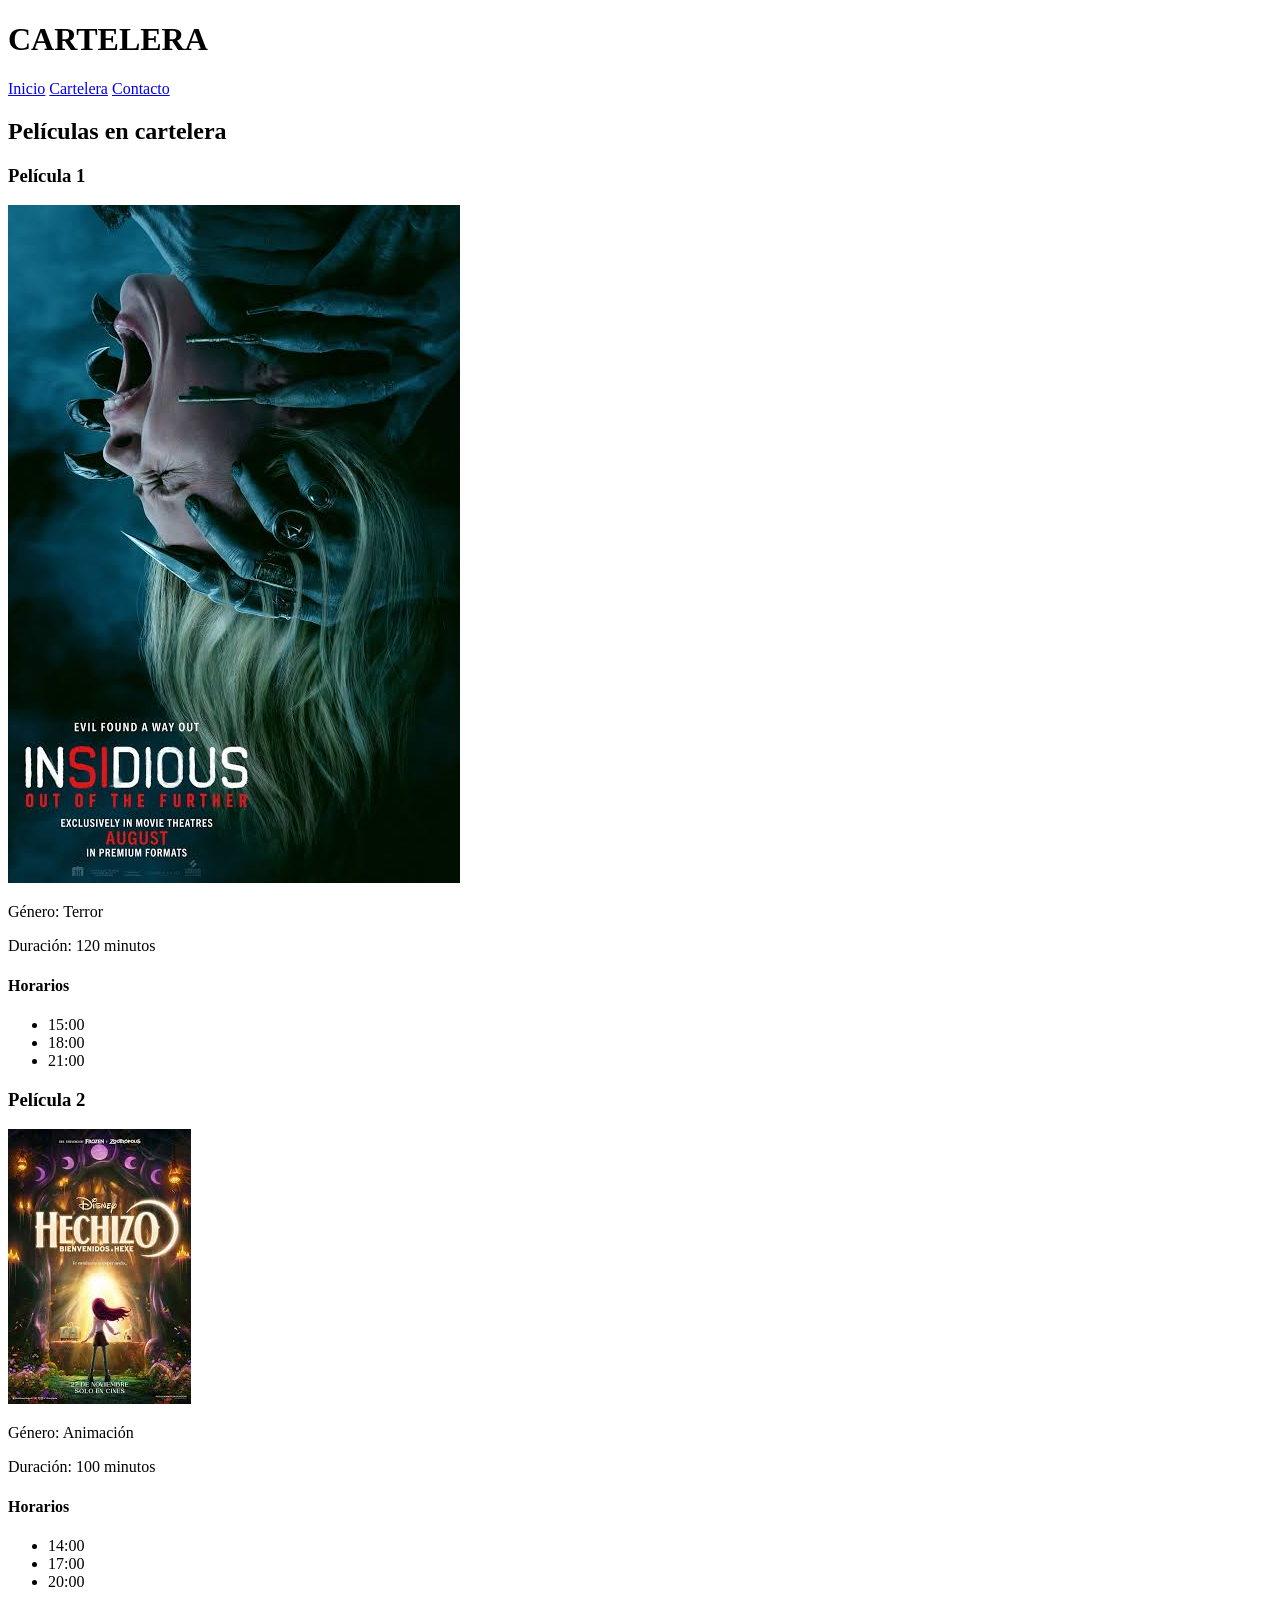
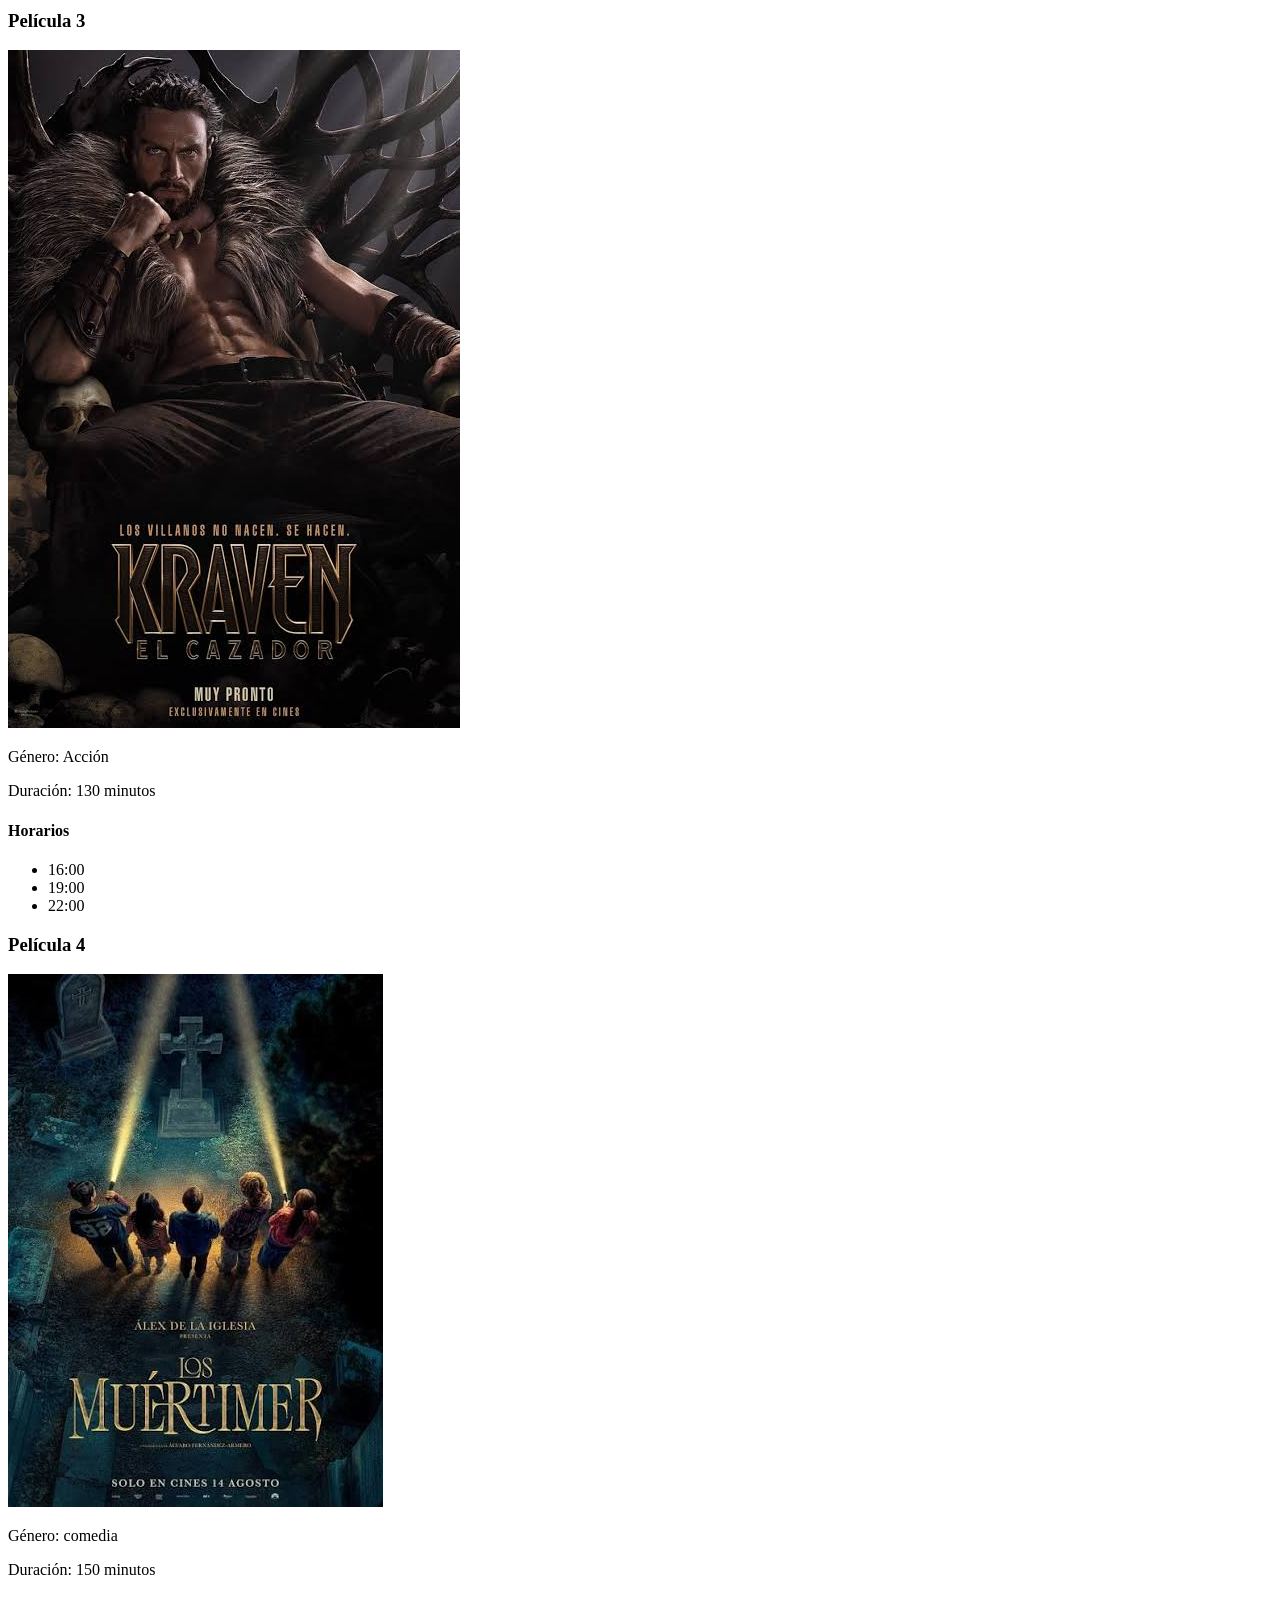
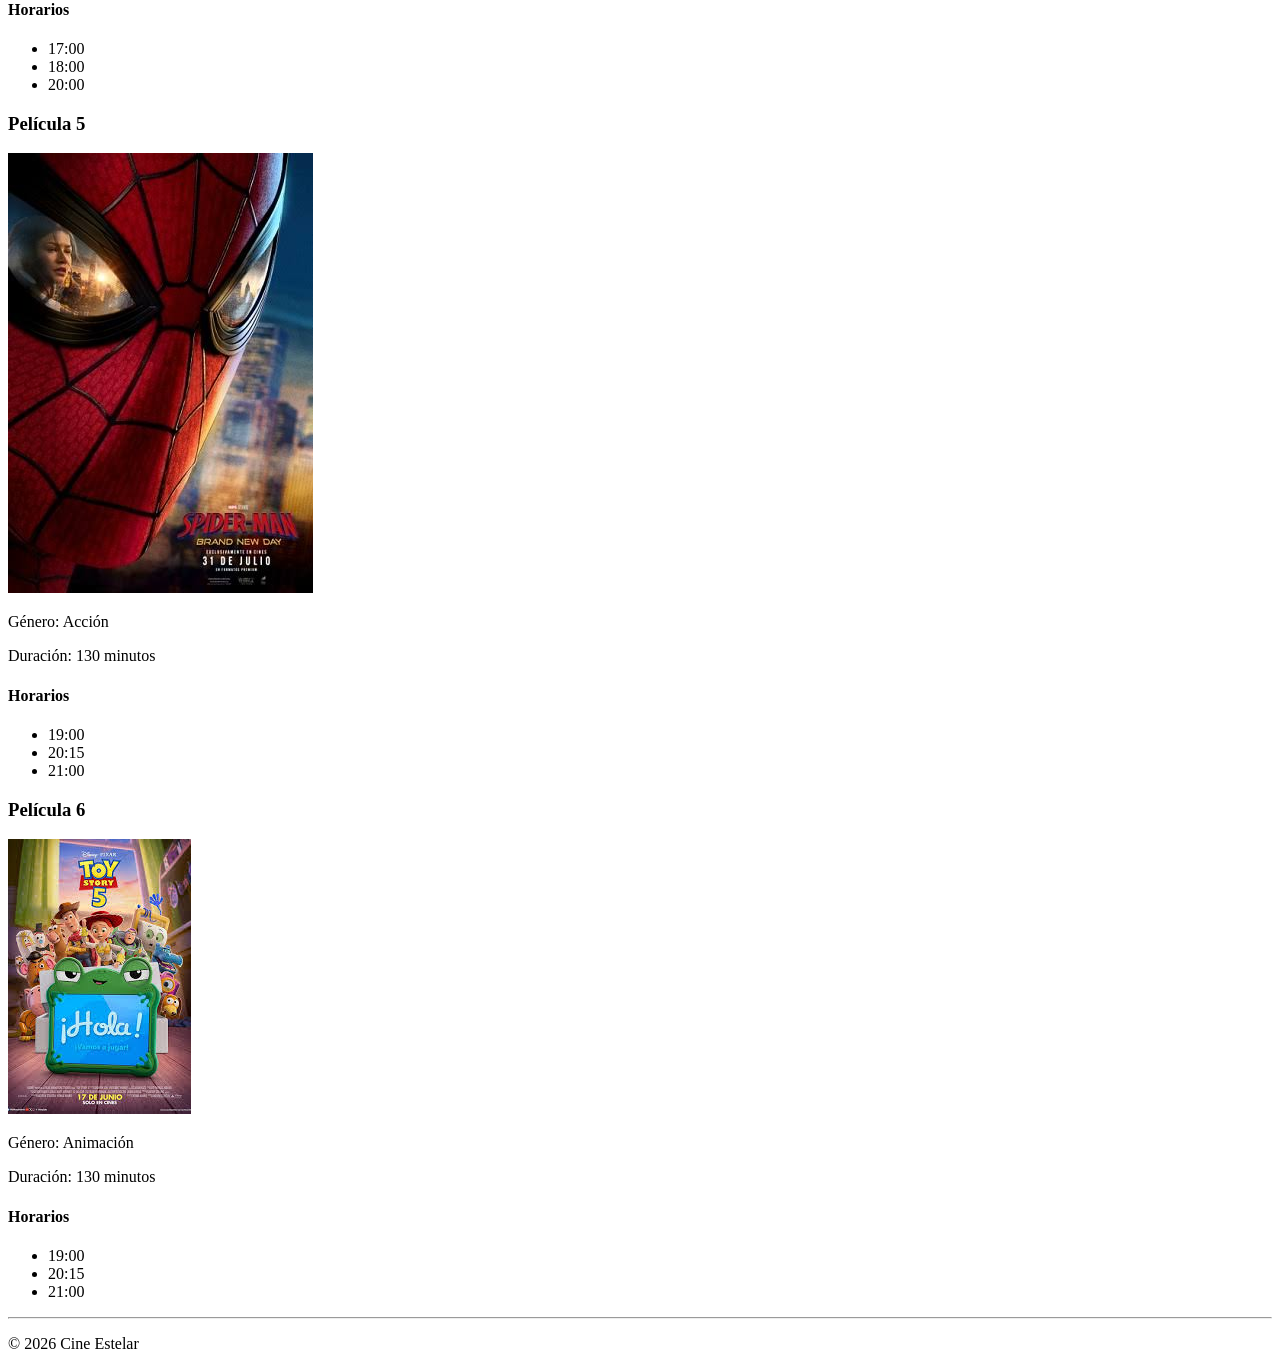
==== cartelera.html @ 431b7093 "Primer avance del proyecto cine" ====
<!DOCTYPE html>
<html lang="es">
<head>
    <meta charset="UTF-8">
    <meta name="viewport" content="width=device-width, initial-scale=1.0">
    <title>Cartelera</title>
</head>
<body>
    
    <header>
        <h1> CARTELERA </h1>
            <nav>
                <a href="index.html">Inicio</a>
                <a href="cartelera.html">Cartelera</a>
                <a href="contacto.html">Contacto</a>
            </nav>
    </header>

    <main>
        <section>
            <h2>Películas en cartelera</h2>
            <article>
                <h3>Película 1</h3>
                <img src="cine/insidious.jpg" alt="imagen de insidious">
                <p>Género: Terror </p>
                <p>Duración: 120 minutos</p>
                
                <h4>Horarios</h4>
                <ul>
                    <li>15:00</li>
                    <li>18:00</li>
                    <li>21:00</li>
                </ul>
            </article>

            <article>
                <h3>Película 2</h3>
                <img src="cine/hechizo.jpg" alt="imagen de hechizo">
                <p>Género: Animación </p>
                <p>Duración: 100 minutos</p>
                
                <h4>Horarios</h4>
                <ul>
                    <li>14:00</li>
                    <li>17:00</li>
                    <li>20:00</li>
                </ul>
            </article>

            <article>
                <h3>Película 3</h3>
                <img src="cine/kraven.jpg" alt="imagen de kraven">
                <p>Género: Acción </p>
                <p>Duración: 130 minutos</p>
                
                <h4>Horarios</h4>
                <ul>
                    <li>16:00</li>
                    <li>19:00</li>
                    <li>22:00</li>
                </ul>
            </article>

            <article>
                <h3>Película 4</h3>
                <img src="cine/los muertimer.jpg" alt="imagen de los muertimer">
                <p>Género: comedia </p>
                <p>Duración: 150 minutos</p>
                
                <h4>Horarios</h4>
                <ul>
                    <li>17:00</li>
                    <li>18:00</li>
                    <li>20:00</li>
                </ul>
            </article>

            <article>
                <h3>Película 5</h3>
                <img src="cine/spiderman.jpg" alt="imagen de spiderman">
                <p>Género: Acción </p>
                <p>Duración: 130 minutos</p>
                
                <h4>Horarios</h4>
                <ul>
                    <li>19:00</li>
                    <li>20:15</li>
                    <li>21:00</li>
                </ul>
            </article>

            <article>
                <h3>Película 6</h3>
                <img src="cine/toy store.jpg" alt="imagen de stoy store">
                <p>Género: Animación</p>
                <p>Duración: 130 minutos</p>
                
                <h4>Horarios</h4>
                <ul>
                    <li>19:00</li>
                    <li>20:15</li>
                    <li>21:00</li>
                </ul>
            </article>

        </section>
    </main>

    <hr>

    <footer>
        <p>&copy; 2026 Cine Estelar</p>
    </footer>
</body>
</html>
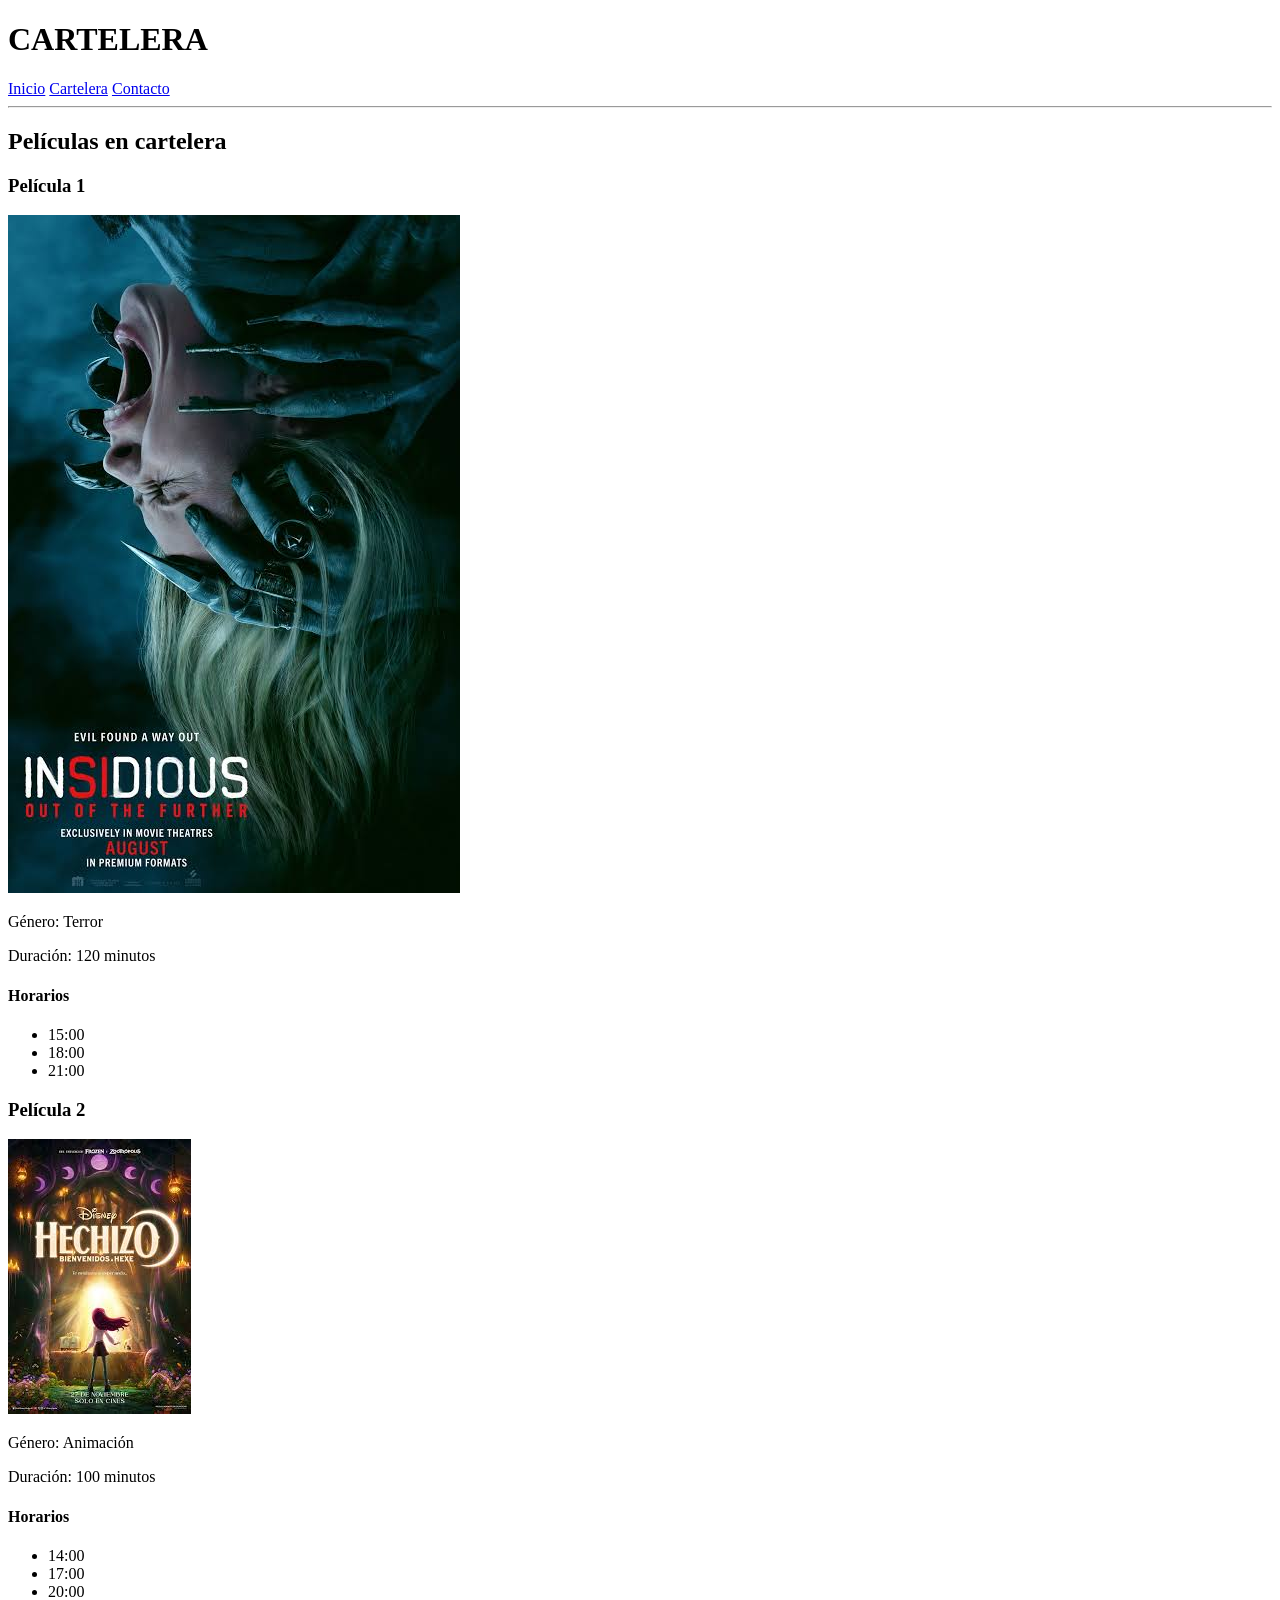
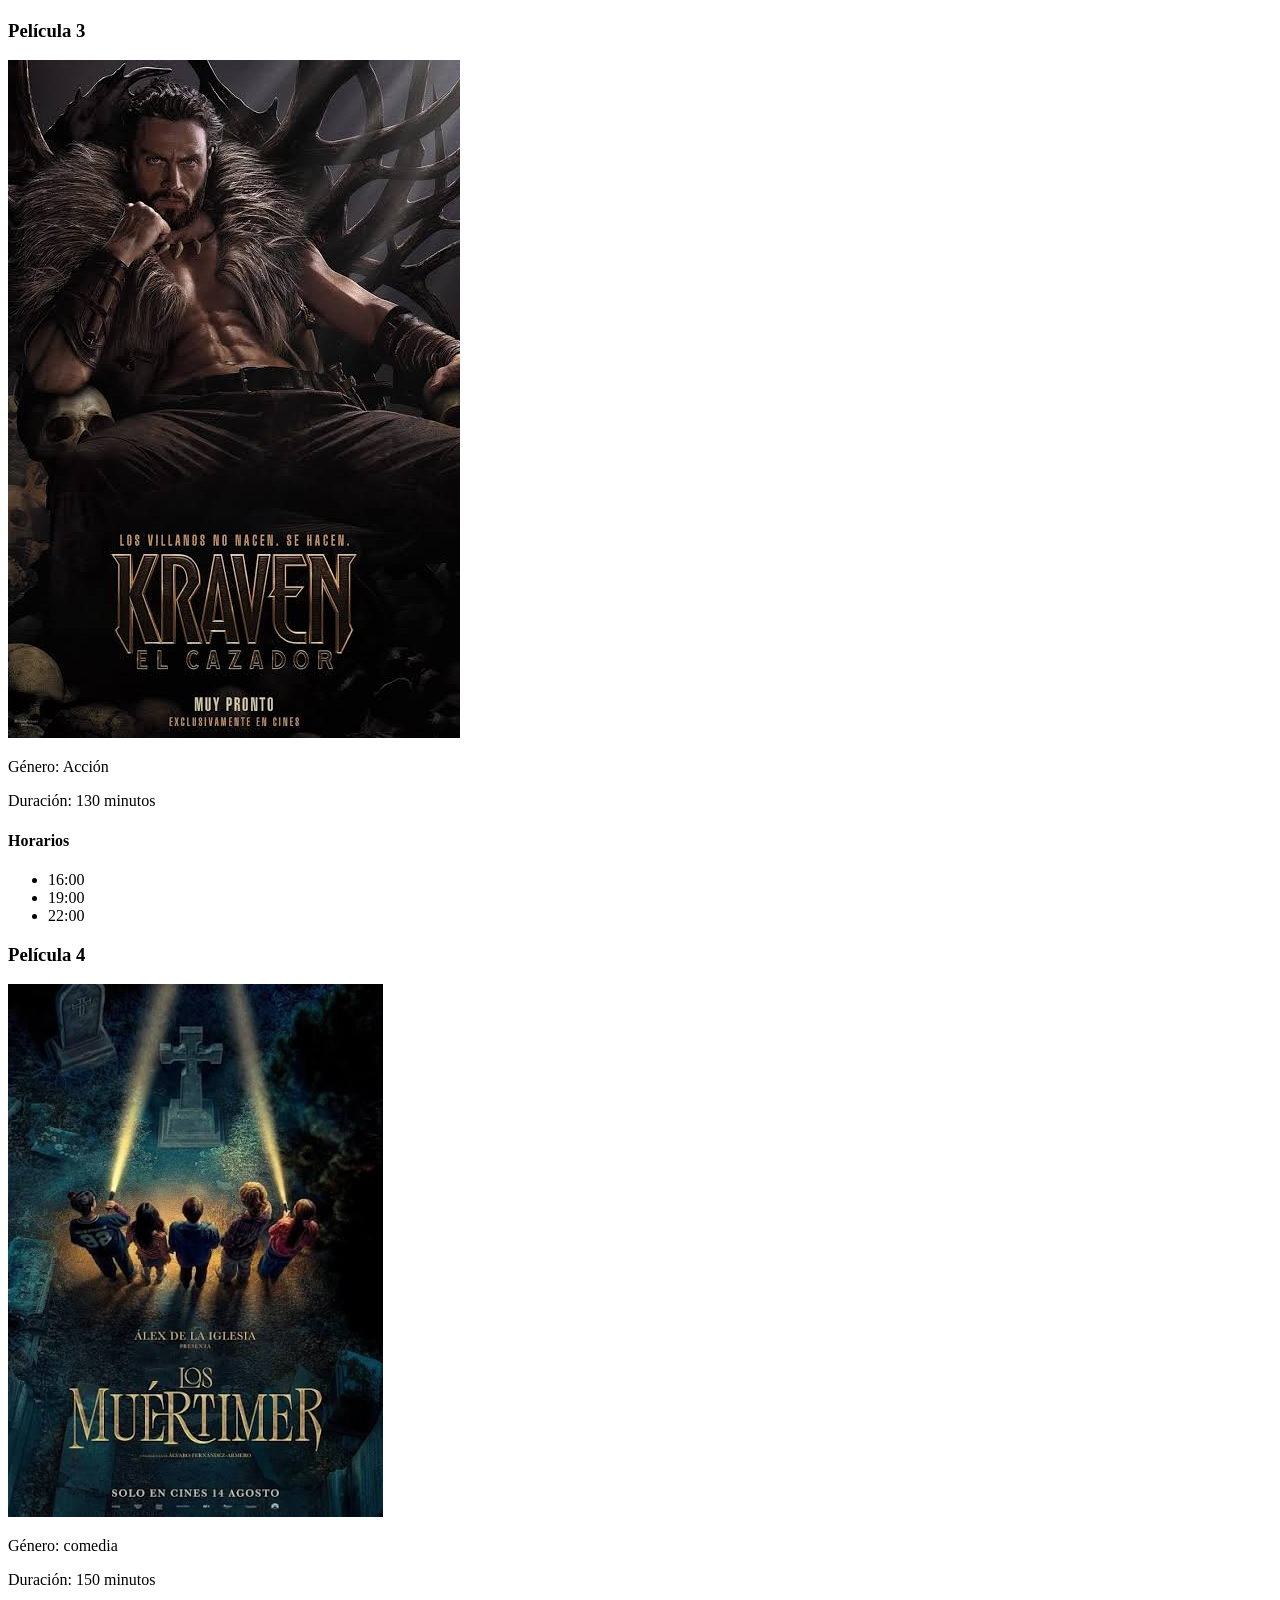
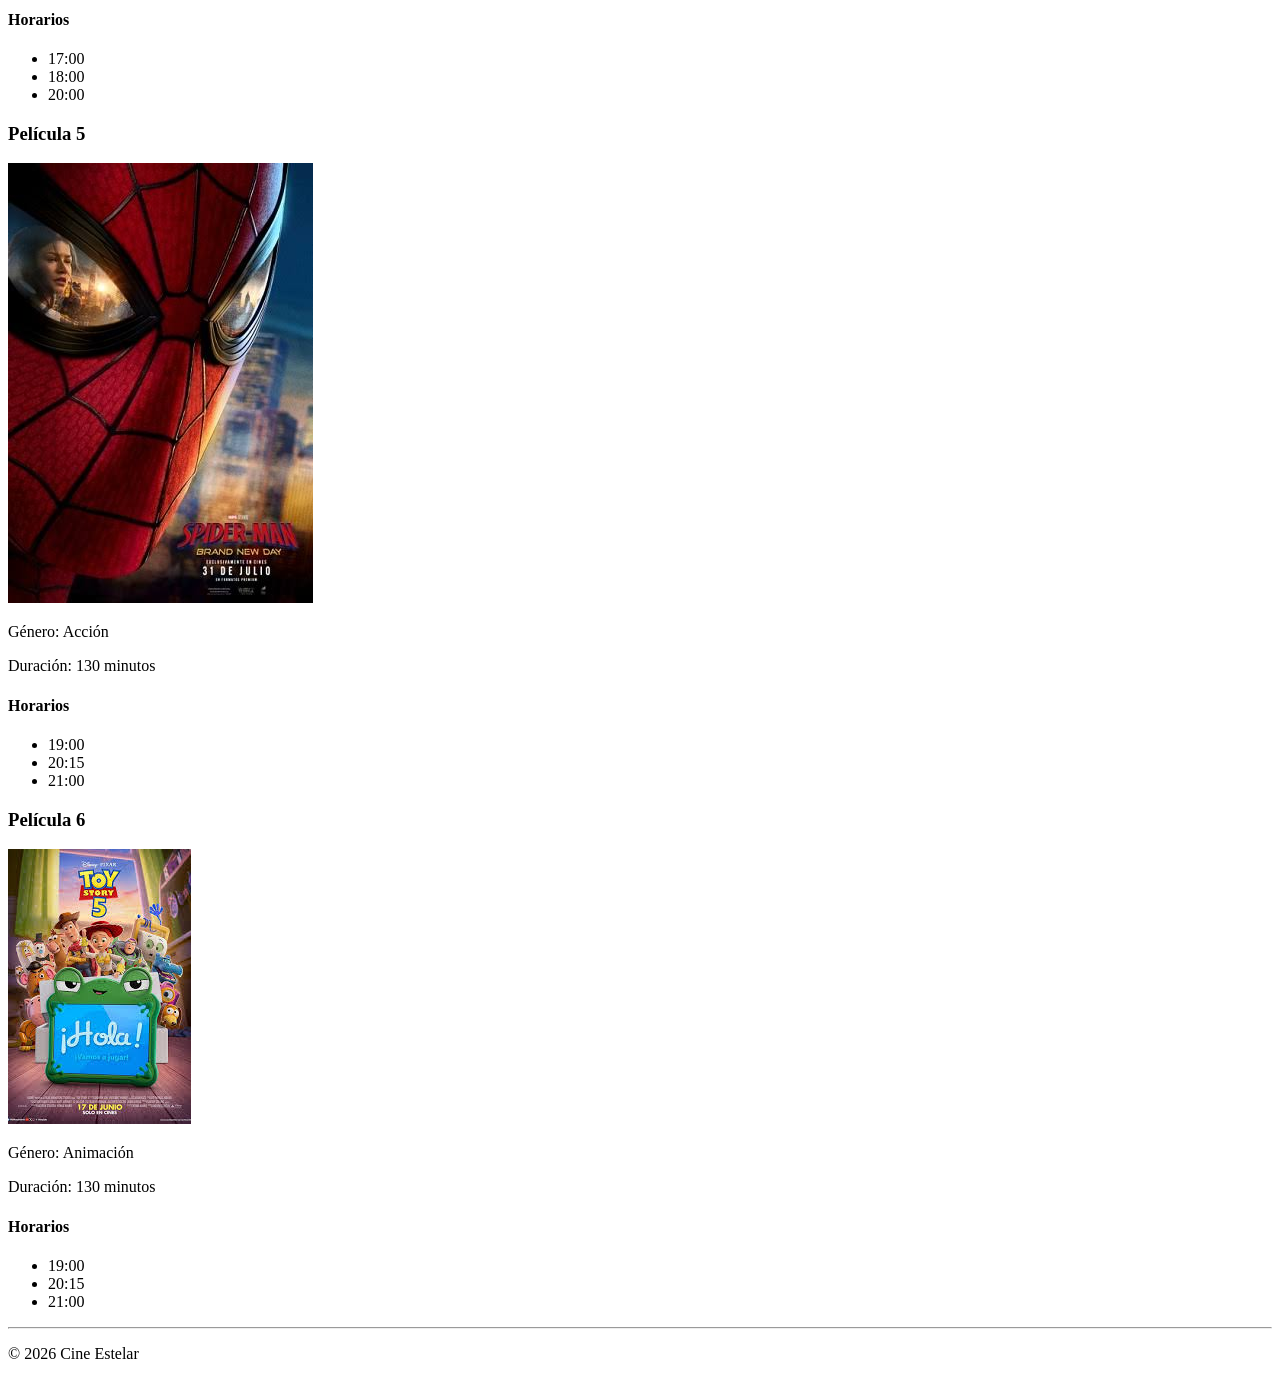
==== commit d165a39d: "Actualización de las páginas" ====
--- a/cartelera.html
+++ b/cartelera.html
@@ -15,7 +15,7 @@
                 <a href="contacto.html">Contacto</a>
             </nav>
     </header>
-
+    <hr>
     <main>
         <section>
             <h2>Películas en cartelera</h2>
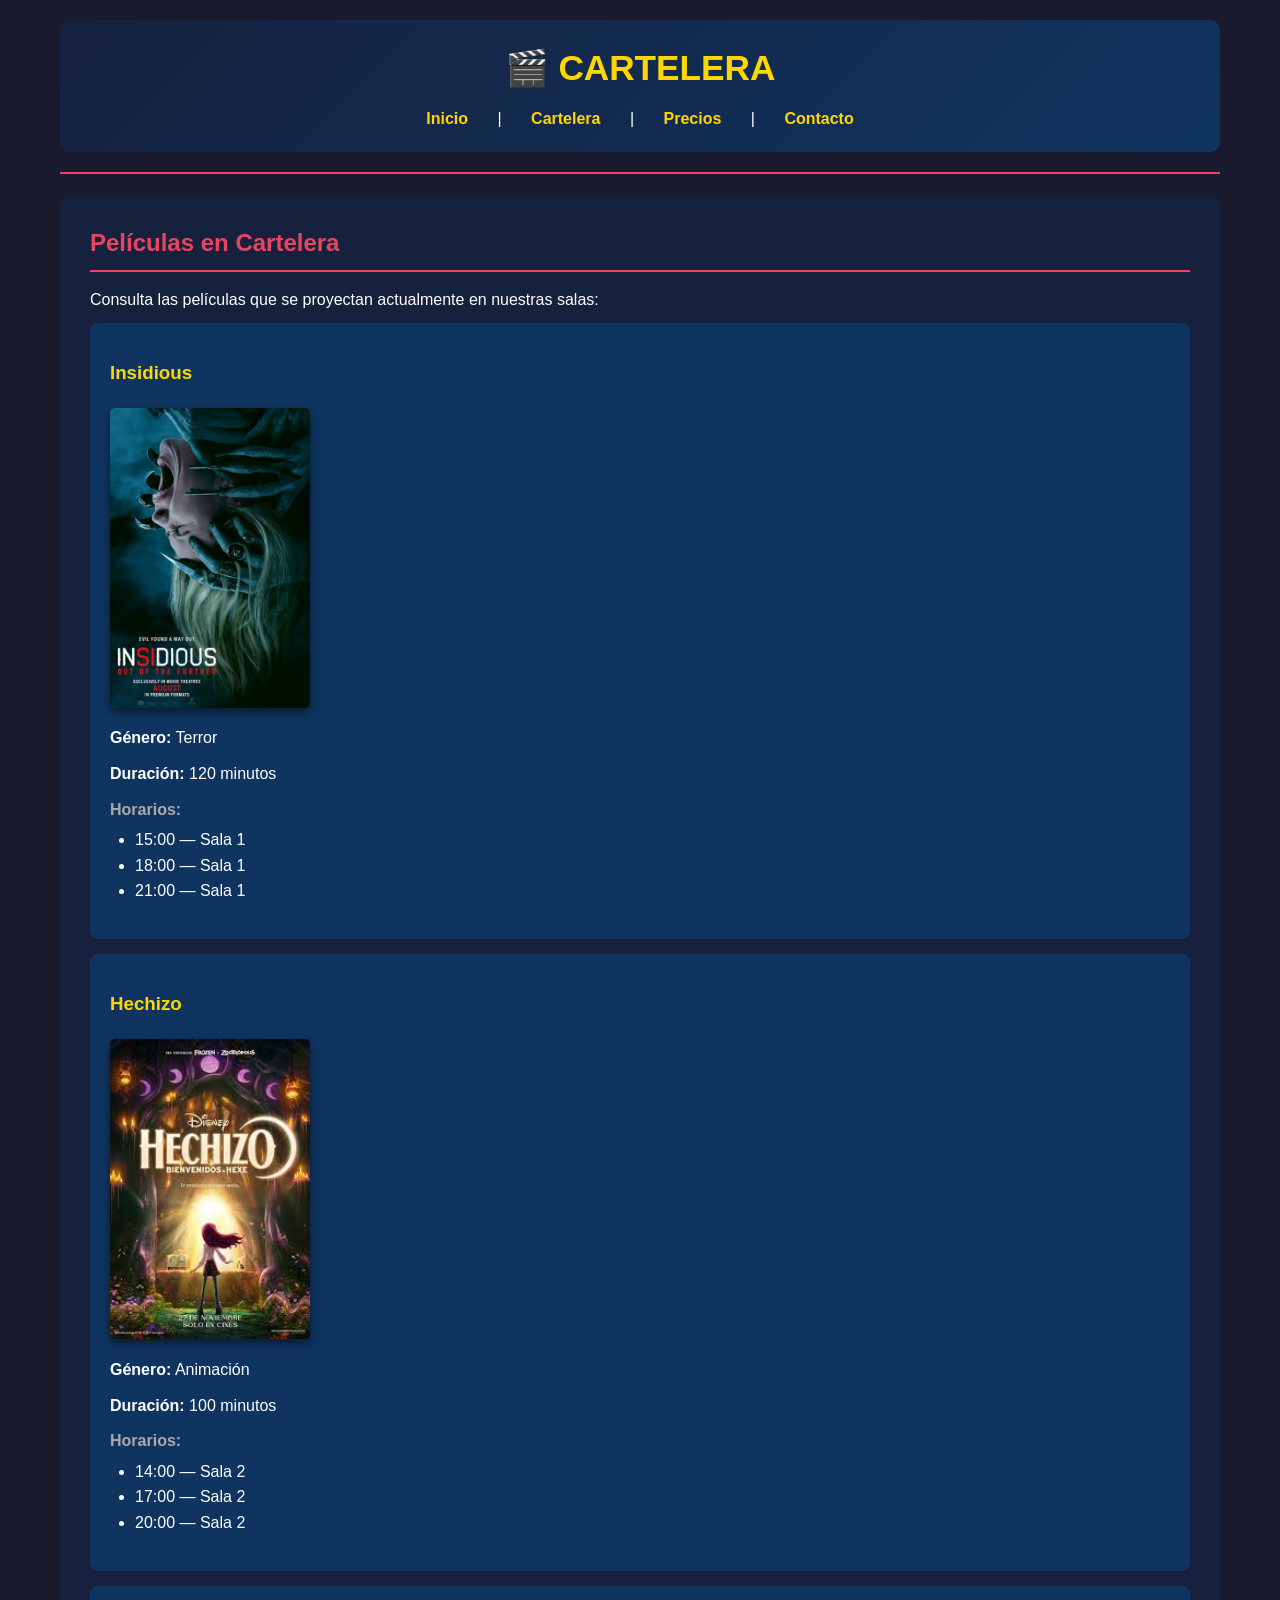
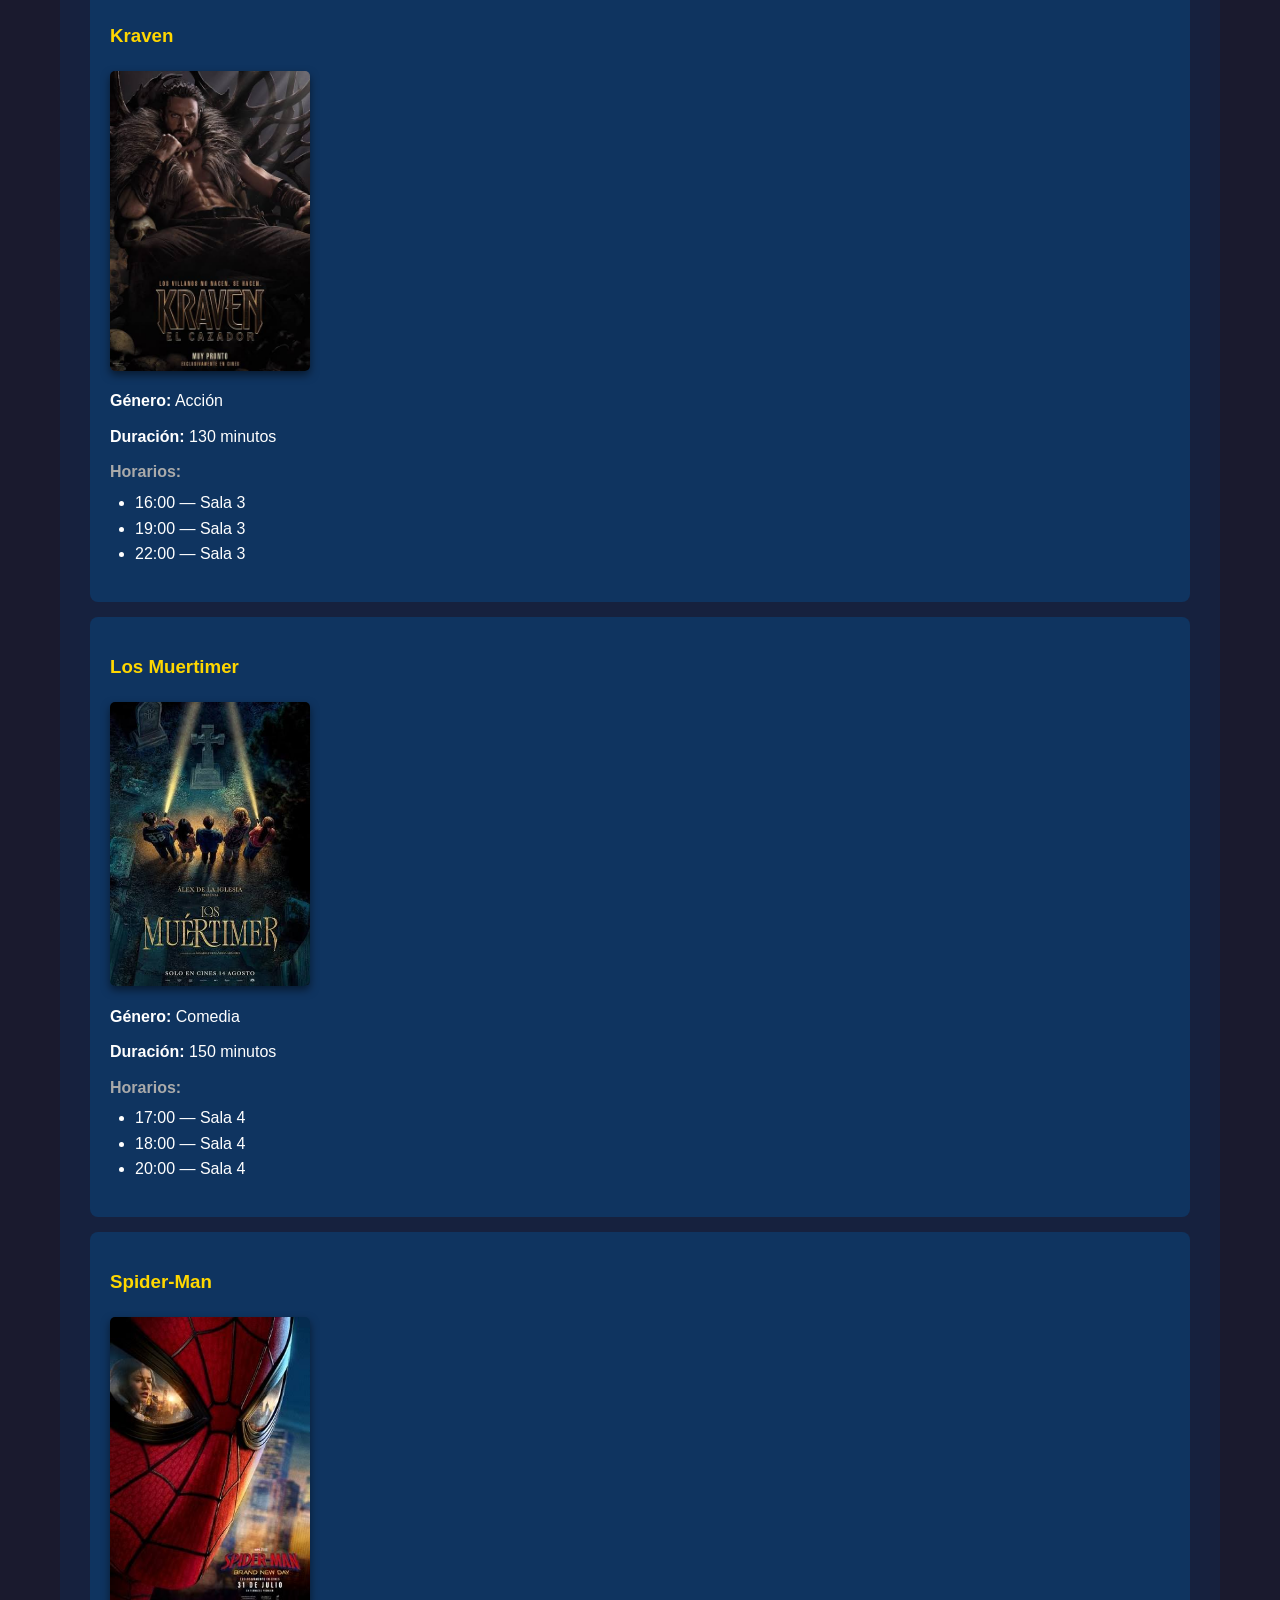
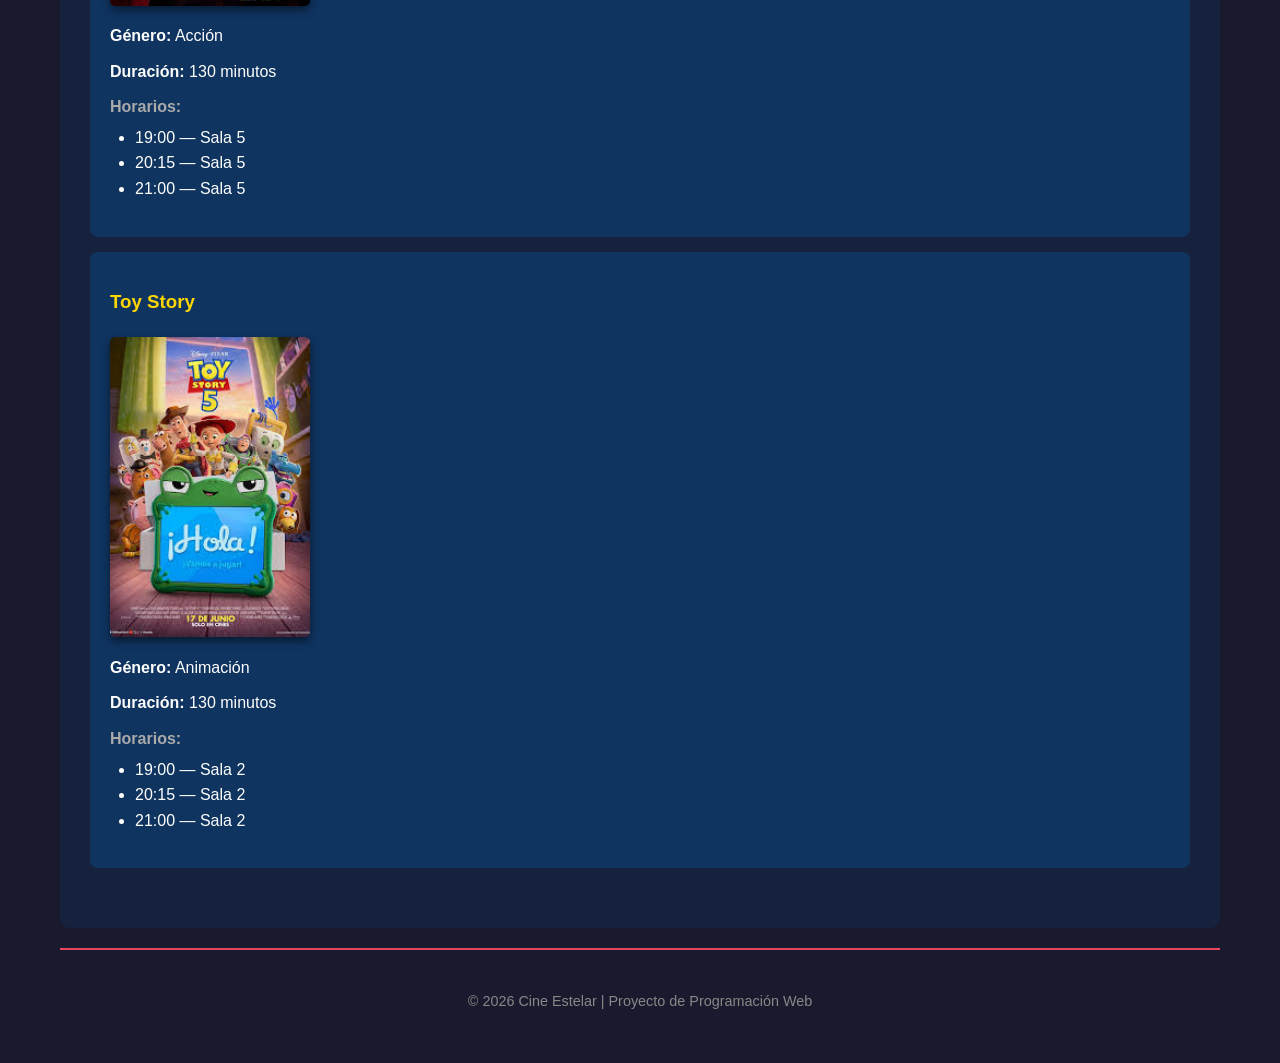
==== commit 88c5ea8b: "Proyecto Cine Estelar - Version completa" ====
--- a/cartelera.html
+++ b/cartelera.html
@@ -3,113 +3,107 @@
 <head>
     <meta charset="UTF-8">
     <meta name="viewport" content="width=device-width, initial-scale=1.0">
-    <title>Cartelera</title>
+    <title>Cartelera - Cine Estelar</title>
+    <link rel="stylesheet" href="estilos.css">
 </head>
 <body>
-    
     <header>
-        <h1> CARTELERA </h1>
-            <nav>
-                <a href="index.html">Inicio</a>
-                <a href="cartelera.html">Cartelera</a>
-                <a href="contacto.html">Contacto</a>
-            </nav>
+        <h1>🎬 CARTELERA</h1>
+        <nav>
+            <a href="index.html">Inicio</a> |
+            <a href="cartelera.html">Cartelera</a> |
+            <a href="precios.html">Precios</a> |
+            <a href="contacto.html">Contacto</a>
+        </nav>
     </header>
     <hr>
     <main>
         <section>
-            <h2>Películas en cartelera</h2>
+            <h2>Películas en Cartelera</h2>
+            <p>Consulta las películas que se proyectan actualmente en nuestras salas:</p>
+
             <article>
-                <h3>Película 1</h3>
-                <img src="cine/insidious.jpg" alt="imagen de insidious">
-                <p>Género: Terror </p>
-                <p>Duración: 120 minutos</p>
-                
-                <h4>Horarios</h4>
+                <h3>Insidious</h3>
+                <img src="cine/insidious.jpg" alt="imagen de insidious" width="200">
+                <p><strong>Género:</strong> Terror</p>
+                <p><strong>Duración:</strong> 120 minutos</p>
+                <h4>Horarios:</h4>
                 <ul>
-                    <li>15:00</li>
-                    <li>18:00</li>
-                    <li>21:00</li>
+                    <li>15:00 — Sala 1</li>
+                    <li>18:00 — Sala 1</li>
+                    <li>21:00 — Sala 1</li>
                 </ul>
             </article>
 
             <article>
-                <h3>Película 2</h3>
-                <img src="cine/hechizo.jpg" alt="imagen de hechizo">
-                <p>Género: Animación </p>
-                <p>Duración: 100 minutos</p>
-                
-                <h4>Horarios</h4>
+                <h3>Hechizo</h3>
+                <img src="cine/hechizo.jpg" alt="imagen de hechizo" width="200">
+                <p><strong>Género:</strong> Animación</p>
+                <p><strong>Duración:</strong> 100 minutos</p>
+                <h4>Horarios:</h4>
                 <ul>
-                    <li>14:00</li>
-                    <li>17:00</li>
-                    <li>20:00</li>
+                    <li>14:00 — Sala 2</li>
+                    <li>17:00 — Sala 2</li>
+                    <li>20:00 — Sala 2</li>
                 </ul>
             </article>
 
             <article>
-                <h3>Película 3</h3>
-                <img src="cine/kraven.jpg" alt="imagen de kraven">
-                <p>Género: Acción </p>
-                <p>Duración: 130 minutos</p>
-                
-                <h4>Horarios</h4>
+                <h3>Kraven</h3>
+                <img src="cine/kraven.jpg" alt="imagen de kraven" width="200">
+                <p><strong>Género:</strong> Acción</p>
+                <p><strong>Duración:</strong> 130 minutos</p>
+                <h4>Horarios:</h4>
                 <ul>
-                    <li>16:00</li>
-                    <li>19:00</li>
-                    <li>22:00</li>
+                    <li>16:00 — Sala 3</li>
+                    <li>19:00 — Sala 3</li>
+                    <li>22:00 — Sala 3</li>
                 </ul>
             </article>
 
             <article>
-                <h3>Película 4</h3>
-                <img src="cine/los muertimer.jpg" alt="imagen de los muertimer">
-                <p>Género: comedia </p>
-                <p>Duración: 150 minutos</p>
-                
-                <h4>Horarios</h4>
+                <h3>Los Muertimer</h3>
+                <img src="cine/los muertimer.jpg" alt="imagen de los muertimer" width="200">
+                <p><strong>Género:</strong> Comedia</p>
+                <p><strong>Duración:</strong> 150 minutos</p>
+                <h4>Horarios:</h4>
                 <ul>
-                    <li>17:00</li>
-                    <li>18:00</li>
-                    <li>20:00</li>
+                    <li>17:00 — Sala 4</li>
+                    <li>18:00 — Sala 4</li>
+                    <li>20:00 — Sala 4</li>
                 </ul>
             </article>
 
             <article>
-                <h3>Película 5</h3>
-                <img src="cine/spiderman.jpg" alt="imagen de spiderman">
-                <p>Género: Acción </p>
-                <p>Duración: 130 minutos</p>
-                
-                <h4>Horarios</h4>
+                <h3>Spider-Man</h3>
+                <img src="cine/spiderman.jpg" alt="imagen de spiderman" width="200">
+                <p><strong>Género:</strong> Acción</p>
+                <p><strong>Duración:</strong> 130 minutos</p>
+                <h4>Horarios:</h4>
                 <ul>
-                    <li>19:00</li>
-                    <li>20:15</li>
-                    <li>21:00</li>
+                    <li>19:00 — Sala 5</li>
+                    <li>20:15 — Sala 5</li>
+                    <li>21:00 — Sala 5</li>
                 </ul>
             </article>
 
             <article>
-                <h3>Película 6</h3>
-                <img src="cine/toy store.jpg" alt="imagen de stoy store">
-                <p>Género: Animación</p>
-                <p>Duración: 130 minutos</p>
-                
-                <h4>Horarios</h4>
+                <h3>Toy Story</h3>
+                <img src="cine/toy store.jpg" alt="imagen de stoy store" width="200">
+                <p><strong>Género:</strong> Animación</p>
+                <p><strong>Duración:</strong> 130 minutos</p>
+                <h4>Horarios:</h4>
                 <ul>
-                    <li>19:00</li>
-                    <li>20:15</li>
-                    <li>21:00</li>
+                    <li>19:00 — Sala 2</li>
+                    <li>20:15 — Sala 2</li>
+                    <li>21:00 — Sala 2</li>
                 </ul>
             </article>
-
         </section>
     </main>
-
     <hr>
-
     <footer>
-        <p>&copy; 2026 Cine Estelar</p>
+        <p>&copy; 2026 Cine Estelar | Proyecto de Programación Web</p>
     </footer>
 </body>
 </html>
--- a/estilos.css
+++ b/estilos.css
@@ -0,0 +1,218 @@
+/* ===== ESTILOS GENERALES ===== */
+* {
+    margin: 0;
+    padding: 0;
+    box-sizing: border-box;
+}
+
+body {
+    font-family: Arial, sans-serif;
+    background-color: #1a1a2e;
+    color: #ffffff;
+    line-height: 1.6;
+    max-width: 1200px;
+    margin: 0 auto;
+    padding: 20px;
+}
+
+hr {
+    border: 1px solid #e94560;
+    margin: 20px 0;
+}
+
+a {
+    color: #ffd700;
+    text-decoration: none;
+}
+
+a:hover {
+    color: #ffffff;
+    text-decoration: underline;
+}
+
+/* ===== ENCABEZADO Y NAVEGACIÓN ===== */
+header {
+    text-align: center;
+    padding: 20px;
+    background: linear-gradient(135deg, #16213e, #0f3460);
+    border-radius: 10px;
+    margin-bottom: 20px;
+}
+
+header h1 {
+    color: #ffd700;
+    font-size: 2.2em;
+    margin-bottom: 10px;
+}
+
+header p {
+    font-style: italic;
+    color: #ccc;
+    margin-bottom: 15px;
+}
+
+nav {
+    margin-top: 10px;
+}
+
+nav a {
+    margin: 0 10px;
+    font-weight: bold;
+    padding: 8px 15px;
+    border-radius: 5px;
+    transition: background 0.3s;
+}
+
+nav a:hover {
+    background-color: #e94560;
+    text-decoration: none;
+}
+
+/* ===== SECCIONES Y CONTENIDO ===== */
+main {
+    background-color: #16213e;
+    padding: 30px;
+    border-radius: 10px;
+}
+
+section {
+    margin-bottom: 30px;
+}
+
+h2 {
+    color: #e94560;
+    margin-bottom: 15px;
+    border-bottom: 2px solid #e94560;
+    padding-bottom: 8px;
+}
+
+h3 {
+    color: #ffd700;
+    margin: 15px 0 10px;
+}
+
+h4 {
+    color: #aaa;
+    margin: 10px 0 5px;
+}
+
+p {
+    margin-bottom: 10px;
+}
+
+ul {
+    margin-left: 25px;
+    margin-bottom: 15px;
+}
+
+article {
+    background-color: #0f3460;
+    padding: 20px;
+    margin-bottom: 15px;
+    border-radius: 8px;
+    transition: transform 0.2s;
+}
+
+article:hover {
+    transform: scale(1.02);
+}
+
+img {
+    border-radius: 5px;
+    margin: 10px 0;
+    box-shadow: 0 4px 8px rgba(0,0,0,0.5);
+}
+
+/* ===== TABLAS ===== */
+table {
+    width: 100%;
+    border-collapse: collapse;
+    margin: 15px 0;
+}
+
+th, td {
+    padding: 12px;
+    text-align: left;
+    border: 1px solid #0f3460;
+}
+
+th {
+    background-color: #e94560;
+    color: white;
+}
+
+tr:nth-child(even) {
+    background-color: #1a1a2e;
+}
+
+tr:hover {
+    background-color: #0f3460;
+}
+
+/* ===== FORMULARIO ===== */
+fieldset {
+    border: 2px solid #e94560;
+    border-radius: 8px;
+    padding: 20px;
+    margin-bottom: 20px;
+}
+
+legend {
+    color: #ffd700;
+    font-weight: bold;
+    padding: 0 10px;
+    font-size: 1.1em;
+}
+
+label {
+    display: block;
+    margin: 10px 0 5px;
+}
+
+input, textarea {
+    width: 100%;
+    padding: 10px;
+    border: none;
+    border-radius: 5px;
+    background-color: #1a1a2e;
+    color: white;
+    font-size: 1em;
+}
+
+button {
+    padding: 12px 25px;
+    margin: 10px 10px 10px 0;
+    border: none;
+    border-radius: 5px;
+    font-size: 1em;
+    font-weight: bold;
+    cursor: pointer;
+    transition: background 0.3s;
+}
+
+button[type="submit"] {
+    background-color: #28a745;
+    color: white;
+}
+
+button[type="submit"]:hover {
+    background-color: #218838;
+}
+
+button[type="reset"] {
+    background-color: #dc3545;
+    color: white;
+}
+
+button[type="reset"]:hover {
+    background-color: #c82333;
+}
+
+/* ===== PIE DE PÁGINA ===== */
+footer {
+    text-align: center;
+    padding: 20px;
+    color: #888;
+    font-size: 0.9em;
+    margin-top: 20px;
+}
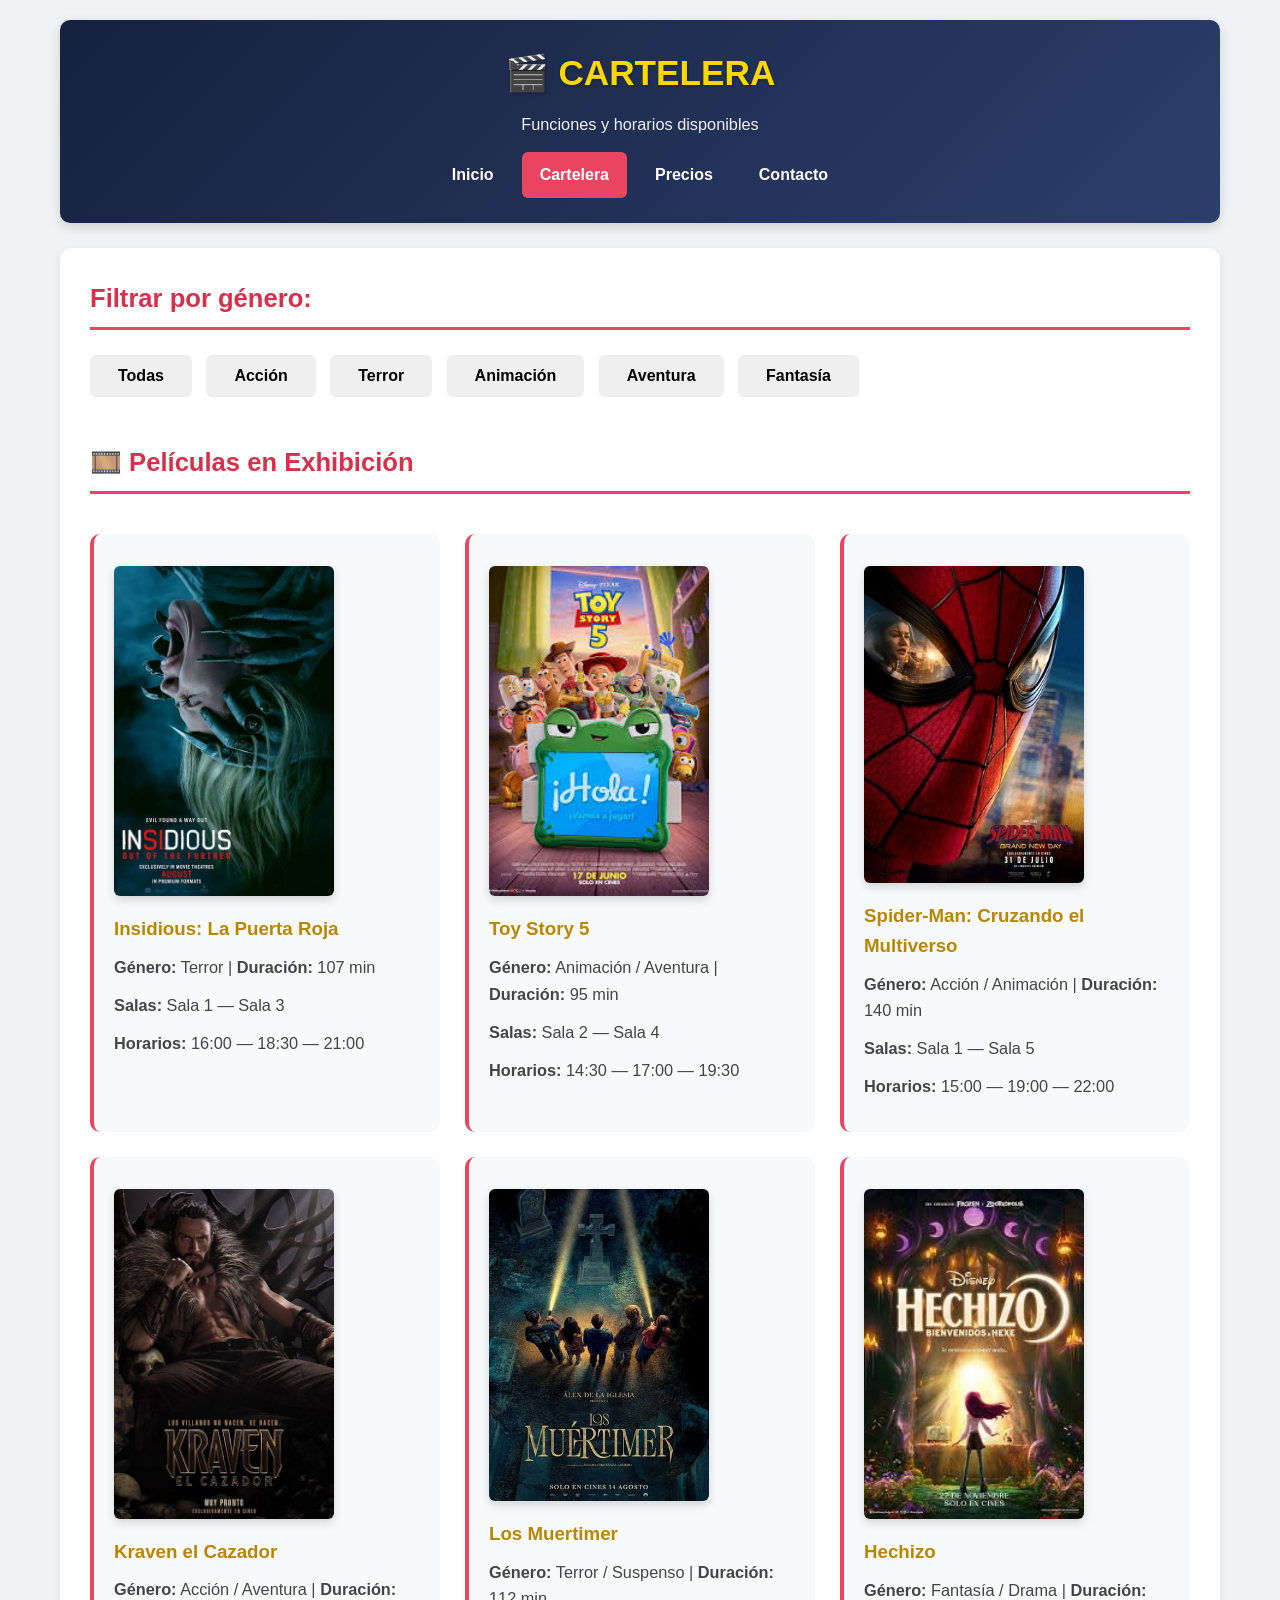
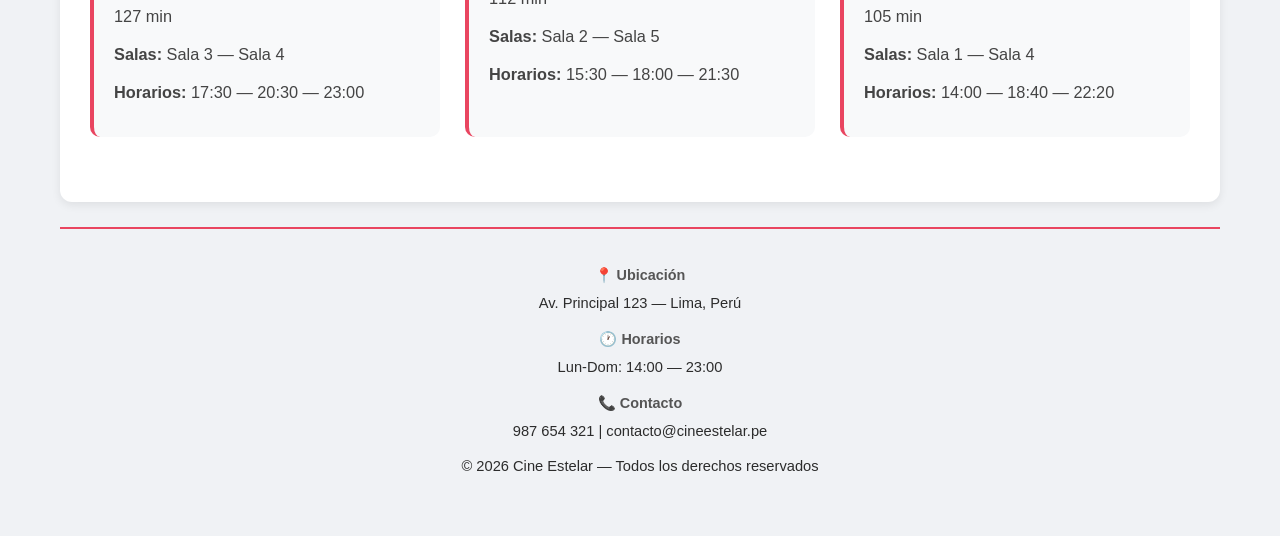
==== commit db5d2069: "Actualización completa" ====
--- a/cartelera.html
+++ b/cartelera.html
@@ -3,107 +3,110 @@
 <head>
     <meta charset="UTF-8">
     <meta name="viewport" content="width=device-width, initial-scale=1.0">
-    <title>Cartelera - Cine Estelar</title>
+    <title>Cartelera — Cine Estelar</title>
     <link rel="stylesheet" href="estilos.css">
 </head>
 <body>
     <header>
         <h1>🎬 CARTELERA</h1>
+        <p>Funciones y horarios disponibles</p>
         <nav>
-            <a href="index.html">Inicio</a> |
-            <a href="cartelera.html">Cartelera</a> |
-            <a href="precios.html">Precios</a> |
+            <a href="index.html">Inicio</a>
+            <a href="cartelera.html">Cartelera</a>
+            <a href="precios.html">Precios</a>
             <a href="contacto.html">Contacto</a>
         </nav>
     </header>
-    <hr>
+
     <main>
-        <section>
-            <h2>Películas en Cartelera</h2>
-            <p>Consulta las películas que se proyectan actualmente en nuestras salas:</p>
+        <!-- BOTONES DE FILTRO -->
+        <section class="filtros">
+            <h2>Filtrar por género:</h2>
+            <div class="botones-filtro">
+                <button class="filtro-activo" data-genero="todas">Todas</button>
+                <button data-genero="accion">Acción</button>
+                <button data-genero="terror">Terror</button>
+                <button data-genero="animacion">Animación</button>
+                <button data-genero="aventura">Aventura</button>
+                <button data-genero="fantasia">Fantasía</button>
+            </div>
+        </section>
 
-            <article>
-                <h3>Insidious</h3>
-                <img src="cine/insidious.jpg" alt="imagen de insidious" width="200">
-                <p><strong>Género:</strong> Terror</p>
-                <p><strong>Duración:</strong> 120 minutos</p>
-                <h4>Horarios:</h4>
-                <ul>
-                    <li>15:00 — Sala 1</li>
-                    <li>18:00 — Sala 1</li>
-                    <li>21:00 — Sala 1</li>
-                </ul>
+        <!-- LISTA COMPLETA DE LAS 6 PELÍCULAS -->
+        <section class="lista-peliculas">
+            <h2>🎞️ Películas en Exhibición</h2>
+
+            <article class="pelicula" data-genero="terror">
+                <img src="cine/insidious.jpg" alt="Insidious" loading="lazy">
+                <div class="info-pelicula">
+                    <h3>Insidious: La Puerta Roja</h3>
+                    <p><strong>Género:</strong> Terror | <strong>Duración:</strong> 107 min</p>
+                    <p><strong>Salas:</strong> Sala 1 — Sala 3</p>
+                    <p><strong>Horarios:</strong> 16:00 — 18:30 — 21:00</p>
+                </div>
             </article>
 
-            <article>
-                <h3>Hechizo</h3>
-                <img src="cine/hechizo.jpg" alt="imagen de hechizo" width="200">
-                <p><strong>Género:</strong> Animación</p>
-                <p><strong>Duración:</strong> 100 minutos</p>
-                <h4>Horarios:</h4>
-                <ul>
-                    <li>14:00 — Sala 2</li>
-                    <li>17:00 — Sala 2</li>
-                    <li>20:00 — Sala 2</li>
-                </ul>
+            <article class="pelicula" data-genero="animacion">
+                <img src="cine/toy store.jpg" alt="Toy Story 5" loading="lazy">
+                <div class="info-pelicula">
+                    <h3>Toy Story 5</h3>
+                    <p><strong>Género:</strong> Animación / Aventura | <strong>Duración:</strong> 95 min</p>
+                    <p><strong>Salas:</strong> Sala 2 — Sala 4</p>
+                    <p><strong>Horarios:</strong> 14:30 — 17:00 — 19:30</p>
+                </div>
             </article>
 
-            <article>
-                <h3>Kraven</h3>
-                <img src="cine/kraven.jpg" alt="imagen de kraven" width="200">
-                <p><strong>Género:</strong> Acción</p>
-                <p><strong>Duración:</strong> 130 minutos</p>
-                <h4>Horarios:</h4>
-                <ul>
-                    <li>16:00 — Sala 3</li>
-                    <li>19:00 — Sala 3</li>
-                    <li>22:00 — Sala 3</li>
-                </ul>
+            <article class="pelicula" data-genero="accion">
+                <img src="cine/spiderman.jpg" alt="Spider-Man" loading="lazy">
+                <div class="info-pelicula">
+                    <h3>Spider-Man: Cruzando el Multiverso</h3>
+                    <p><strong>Género:</strong> Acción / Animación | <strong>Duración:</strong> 140 min</p>
+                    <p><strong>Salas:</strong> Sala 1 — Sala 5</p>
+                    <p><strong>Horarios:</strong> 15:00 — 19:00 — 22:00</p>
+                </div>
             </article>
 
-            <article>
-                <h3>Los Muertimer</h3>
-                <img src="cine/los muertimer.jpg" alt="imagen de los muertimer" width="200">
-                <p><strong>Género:</strong> Comedia</p>
-                <p><strong>Duración:</strong> 150 minutos</p>
-                <h4>Horarios:</h4>
-                <ul>
-                    <li>17:00 — Sala 4</li>
-                    <li>18:00 — Sala 4</li>
-                    <li>20:00 — Sala 4</li>
-                </ul>
+            <article class="pelicula" data-genero="aventura">
+                <img src="cine/kraven.jpg" alt="Kraven" loading="lazy">
+                <div class="info-pelicula">
+                    <h3>Kraven el Cazador</h3>
+                    <p><strong>Género:</strong> Acción / Aventura | <strong>Duración:</strong> 127 min</p>
+                    <p><strong>Salas:</strong> Sala 3 — Sala 4</p>
+                    <p><strong>Horarios:</strong> 17:30 — 20:30 — 23:00</p>
+                </div>
             </article>
 
-            <article>
-                <h3>Spider-Man</h3>
-                <img src="cine/spiderman.jpg" alt="imagen de spiderman" width="200">
-                <p><strong>Género:</strong> Acción</p>
-                <p><strong>Duración:</strong> 130 minutos</p>
-                <h4>Horarios:</h4>
-                <ul>
-                    <li>19:00 — Sala 5</li>
-                    <li>20:15 — Sala 5</li>
-                    <li>21:00 — Sala 5</li>
-                </ul>
+            <article class="pelicula" data-genero="terror">
+                <img src="cine/los muertimer.jpg" alt="Los Muertimer" loading="lazy">
+                <div class="info-pelicula">
+                    <h3>Los Muertimer</h3>
+                    <p><strong>Género:</strong> Terror / Suspenso | <strong>Duración:</strong> 112 min</p>
+                    <p><strong>Salas:</strong> Sala 2 — Sala 5</p>
+                    <p><strong>Horarios:</strong> 15:30 — 18:00 — 21:30</p>
+                </div>
             </article>
 
-            <article>
-                <h3>Toy Story</h3>
-                <img src="cine/toy store.jpg" alt="imagen de stoy store" width="200">
-                <p><strong>Género:</strong> Animación</p>
-                <p><strong>Duración:</strong> 130 minutos</p>
-                <h4>Horarios:</h4>
-                <ul>
-                    <li>19:00 — Sala 2</li>
-                    <li>20:15 — Sala 2</li>
-                    <li>21:00 — Sala 2</li>
-                </ul>
+            <article class="pelicula" data-genero="fantasia">
+                <img src="cine/hechizo.jpg" alt="Hechizo" loading="lazy">
+                <div class="info-pelicula">
+                    <h3>Hechizo</h3>
+                    <p><strong>Género:</strong> Fantasía / Drama | <strong>Duración:</strong> 105 min</p>
+                    <p><strong>Salas:</strong> Sala 1 — Sala 4</p>
+                    <p><strong>Horarios:</strong> 14:00 — 18:40 — 22:20</p>
+                </div>
             </article>
         </section>
     </main>
-    <hr>
+
     <footer>
-        <p>&copy; 2026 Cine Estelar | Proyecto de Programación Web</p>
+        <div class="contenido-pie">
+            <div><h4>📍 Ubicación</h4><p>Av. Principal 123 — Lima, Perú</p></div>
+            <div><h4>🕐 Horarios</h4><p>Lun-Dom: 14:00 — 23:00</p></div>
+            <div><h4>📞 Contacto</h4><p>987 654 321 | contacto@cineestelar.pe</p></div>
+        </div>
+        <p class="derechos">&copy; 2026 Cine Estelar — Todos los derechos reservados</p>
     </footer>
+
+    <script src="script.js"></script>
 </body>
-</html>+</html>
--- a/estilos.css
+++ b/estilos.css
@@ -1,4 +1,4 @@
-/* ===== ESTILOS GENERALES ===== */
+/* ===== ESTILOS GENERALES CORREGIDOS ===== */
 * {
     margin: 0;
     padding: 0;
@@ -7,8 +7,8 @@
 
 body {
     font-family: Arial, sans-serif;
-    background-color: #1a1a2e;
-    color: #ffffff;
+    background-color: #f0f2f5;  /* Fondo claro en lugar de oscuro */
+    color: #1a1a2e;              /* Letra azul oscura — MUY legible */
     line-height: 1.6;
     max-width: 1200px;
     margin: 0 auto;
@@ -21,106 +21,124 @@
 }
 
 a {
-    color: #ffd700;
+    color: #d6304a;
     text-decoration: none;
 }
-
 a:hover {
-    color: #ffffff;
+    color: #b8243d;
     text-decoration: underline;
 }
 
-/* ===== ENCABEZADO Y NAVEGACIÓN ===== */
+/* ===== NAVEGACIÓN Y ENCABEZADO ===== */
 header {
     text-align: center;
-    padding: 20px;
-    background: linear-gradient(135deg, #16213e, #0f3460);
+    padding: 25px;
+    background: linear-gradient(135deg, #16213e, #2c3e6b);
     border-radius: 10px;
-    margin-bottom: 20px;
-}
-
+    margin-bottom: 25px;
+    box-shadow: 0 4px 12px rgba(0,0,0,0.15);
+}
 header h1 {
     color: #ffd700;
     font-size: 2.2em;
     margin-bottom: 10px;
-}
-
+    text-shadow: 1px 1px 3px rgba(0,0,0,0.3);
+}
 header p {
-    font-style: italic;
-    color: #ccc;
+    color: #f0f0f0;
     margin-bottom: 15px;
 }
 
 nav {
     margin-top: 10px;
-}
-
+    display: flex;
+    flex-wrap: wrap;
+    justify-content: center;
+    gap: 10px;
+}
 nav a {
-    margin: 0 10px;
+    margin: 0;
     font-weight: bold;
-    padding: 8px 15px;
-    border-radius: 5px;
-    transition: background 0.3s;
-}
-
-nav a:hover {
+    padding: 10px 18px;
+    border-radius: 6px;
+    transition: all 0.3s ease;
+    color: #ffffff;
+}
+nav a:hover,
+nav a.activo {
     background-color: #e94560;
+    color: #ffffff;
     text-decoration: none;
 }
 
-/* ===== SECCIONES Y CONTENIDO ===== */
+/* ===== CONTENIDO PRINCIPAL ===== */
 main {
-    background-color: #16213e;
+    background-color: #ffffff;  /* Fondo blanco — máxima claridad */
     padding: 30px;
-    border-radius: 10px;
+    border-radius: 12px;
+    box-shadow: 0 3px 10px rgba(0,0,0,0.08);
 }
 
 section {
-    margin-bottom: 30px;
+    margin-bottom: 35px;
 }
 
 h2 {
-    color: #e94560;
+    color: #d6304a;
     margin-bottom: 15px;
-    border-bottom: 2px solid #e94560;
+    border-bottom: 3px solid #e94560;
     padding-bottom: 8px;
-}
-
+    font-size: 1.6em;
+}
 h3 {
-    color: #ffd700;
-    margin: 15px 0 10px;
-}
-
+    color: #b88600;
+    margin: 18px 0 10px;
+}
 h4 {
-    color: #aaa;
+    color: #555555;
     margin: 10px 0 5px;
 }
 
 p {
-    margin-bottom: 10px;
+    margin-bottom: 12px;
+    color: #2c2c2c;  /* Texto gris oscuro — fácil de leer */
+    font-size: 1.02em;
 }
 
 ul {
     margin-left: 25px;
     margin-bottom: 15px;
-}
-
+    color: #2c2c2c;
+}
+
+/* ===== TARJETAS DE PELÍCULAS ===== */
 article {
-    background-color: #0f3460;
+    background-color: #f8f9fa;  /* Fondo gris muy claro */
     padding: 20px;
     margin-bottom: 15px;
-    border-radius: 8px;
-    transition: transform 0.2s;
-}
-
+    border-radius: 10px;
+    transition: transform 0.2s, box-shadow 0.2s;
+    border-left: 4px solid #e94560;
+}
 article:hover {
     transform: scale(1.02);
+    box-shadow: 0 5px 15px rgba(0,0,0,0.1);
+}
+article h3 {
+    color: #b88600;
+}
+article p {
+    color: #444444;
 }
 
 img {
-    border-radius: 5px;
-    margin: 10px 0;
-    box-shadow: 0 4px 8px rgba(0,0,0,0.5);
+    display: block;
+    width: 100%;
+    max-width: 220px;
+    height: auto;
+    border-radius: 6px;
+    margin: 12px 0;
+    box-shadow: 0 4px 10px rgba(0,0,0,0.15);
 }
 
 /* ===== TABLAS ===== */
@@ -128,82 +146,86 @@
     width: 100%;
     border-collapse: collapse;
     margin: 15px 0;
-}
-
+    background-color: #ffffff;
+    border-radius: 8px;
+    overflow: hidden;
+    box-shadow: 0 2px 8px rgba(0,0,0,0.08);
+}
 th, td {
-    padding: 12px;
+    padding: 14px;
     text-align: left;
-    border: 1px solid #0f3460;
-}
-
+    border-bottom: 1px solid #e0e0e0;
+}
 th {
     background-color: #e94560;
-    color: white;
-}
-
+    color: #ffffff;
+    font-weight: bold;
+}
 tr:nth-child(even) {
-    background-color: #1a1a2e;
-}
-
+    background-color: #f8f9fa;
+}
 tr:hover {
-    background-color: #0f3460;
+    background-color: #fef2f4;
 }
 
 /* ===== FORMULARIO ===== */
 fieldset {
     border: 2px solid #e94560;
-    border-radius: 8px;
-    padding: 20px;
+    border-radius: 10px;
+    padding: 25px;
     margin-bottom: 20px;
-}
-
+    background-color: #fef9f9;
+}
 legend {
-    color: #ffd700;
+    color: #d6304a;
     font-weight: bold;
     padding: 0 10px;
-    font-size: 1.1em;
-}
-
+    font-size: 1.15em;
+}
 label {
     display: block;
-    margin: 10px 0 5px;
-}
-
+    margin: 12px 0 5px;
+    color: #333333;
+    font-weight: 600;
+}
 input, textarea {
     width: 100%;
-    padding: 10px;
-    border: none;
-    border-radius: 5px;
-    background-color: #1a1a2e;
-    color: white;
+    padding: 12px;
+    border: 1px solid #ccc;
+    border-radius: 6px;
+    background-color: #ffffff;
+    color: #1a1a2e;
     font-size: 1em;
-}
-
+    transition: border 0.3s;
+}
+input:focus, textarea:focus {
+    border-color: #e94560;
+    outline: none;
+}
 button {
-    padding: 12px 25px;
+    padding: 12px 28px;
     margin: 10px 10px 10px 0;
     border: none;
-    border-radius: 5px;
+    border-radius: 6px;
     font-size: 1em;
     font-weight: bold;
     cursor: pointer;
-    transition: background 0.3s;
-}
-
+    transition: background 0.3s, transform 0.2s;
+}
+button:hover {
+    transform: translateY(-2px);
+}
 button[type="submit"] {
     background-color: #28a745;
-    color: white;
-}
-
+    color: #ffffff;
+}
 button[type="submit"]:hover {
     background-color: #218838;
 }
-
 button[type="reset"] {
     background-color: #dc3545;
-    color: white;
-}
-
+    color: #ffffff;
+}
 button[type="reset"]:hover {
     background-color: #c82333;
 }
@@ -211,8 +233,83 @@
 /* ===== PIE DE PÁGINA ===== */
 footer {
     text-align: center;
-    padding: 20px;
-    color: #888;
+    padding: 25px;
+    color: #666666;
     font-size: 0.9em;
-    margin-top: 20px;
+    margin-top: 25px;
+    border-top: 2px solid #e94560;
+}
+
+/* ===== REJILLA Y RESPONSIVO ===== */
+section:has(> article) {
+    display: grid;
+    grid-template-columns: repeat(auto-fit, minmax(260px, 1fr));
+    gap: 25px;
+}
+section:has(> article) > h2,
+section:has(> article) > p {
+    grid-column: 1 / -1;
+}
+section:has(> article) > article {
+    margin-bottom: 0;
+}
+
+.tabla-responsive {
+    overflow-x: auto;
+}
+
+a:focus-visible,
+button:focus-visible,
+input:focus-visible,
+textarea:focus-visible {
+    outline: 3px solid #ffd700;
+    outline-offset: 2px;
+}
+
+/* TABLETAS */
+@media (max-width: 768px) {
+    body {
+        padding: 12px;
+    }
+    main {
+        padding: 20px;
+    }
+    header h1 {
+        font-size: 1.8em;
+    }
+    nav a {
+        padding: 8px 14px;
+    }
+}
+
+/* CELULARES */
+@media (max-width: 480px) {
+    body {
+        padding: 8px;
+    }
+    main {
+        padding: 15px;
+    }
+    header {
+        padding: 18px;
+    }
+    header h1 {
+        font-size: 1.5em;
+    }
+    nav {
+        flex-direction: column;
+        align-items: stretch;
+        text-align: center;
+    }
+    th, td {
+        padding: 10px;
+        font-size: 0.9em;
+    }
+    button {
+        width: 100%;
+        margin: 8px 0;
+    }
+    article:hover {
+        transform: none;
+    }
 }
